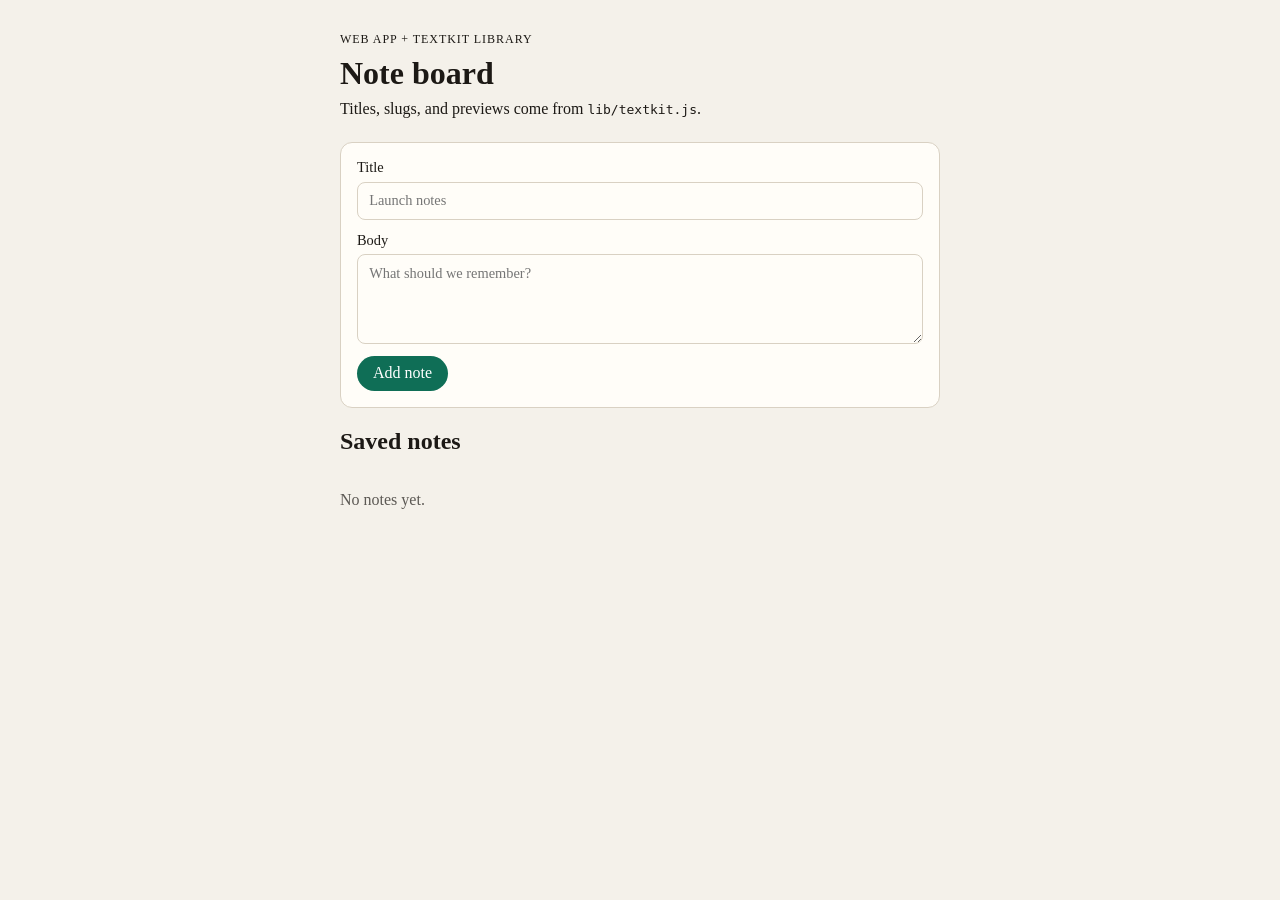
==== web/index.html @ f7826e2f "feat: add note board web app and textkit utility library Implement a static note board web applicati" ====
<!DOCTYPE html>
<html lang="en">
  <head>
    <meta charset="utf-8" />
    <meta name="viewport" content="width=device-width, initial-scale=1" />
    <title>Note board</title>
    <link rel="stylesheet" href="./styles.css" />
  </head>
  <body>
    <main class="page">
      <header>
        <p class="eyebrow">Web app + textkit library</p>
        <h1>Note board</h1>
        <p class="lede">
          Titles, slugs, and previews come from <code>lib/textkit.js</code>.
        </p>
      </header>

      <form id="note-form">
        <label>
          Title
          <input id="title" name="title" required maxlength="80" placeholder="Launch notes" />
        </label>
        <label>
          Body
          <textarea id="body" name="body" required maxlength="500" rows="4" placeholder="What should we remember?"></textarea>
        </label>
        <button type="submit">Add note</button>
      </form>

      <section aria-live="polite">
        <h2>Saved notes</h2>
        <ul id="notes"></ul>
        <p id="empty" class="empty">No notes yet.</p>
      </section>
    </main>
    <script type="module" src="./app.js"></script>
  </body>
</html>
---- web/styles.css ----
:root {
  color-scheme: light dark;
  --bg: #f4f1ea;
  --ink: #1c1915;
  --card: #fffdf8;
  --line: #d9d1c3;
  --accent: #0f6e56;
  font-family: "Iowan Old Style", Palatino, Georgia, serif;
}

@media (prefers-color-scheme: dark) {
  :root {
    --bg: #161412;
    --ink: #f3eee6;
    --card: #221f1b;
    --line: #3a342c;
    --accent: #7dcea0;
  }
}

* { box-sizing: border-box; }

body {
  margin: 0;
  background: var(--bg);
  color: var(--ink);
}

.page {
  max-width: 40rem;
  margin: 0 auto;
  padding: 2rem 1.25rem 4rem;
}

.eyebrow {
  letter-spacing: 0.08em;
  text-transform: uppercase;
  font-size: 0.75rem;
  margin: 0 0 0.5rem;
}

h1 { margin: 0 0 0.5rem; font-weight: 600; }
.lede { margin: 0 0 1.5rem; }

form, li {
  background: var(--card);
  border: 1px solid var(--line);
  border-radius: 12px;
}

form {
  display: grid;
  gap: 0.75rem;
  padding: 1rem;
}

label { display: grid; gap: 0.35rem; font-size: 0.9rem; }

input, textarea, button {
  font: inherit;
  color: inherit;
}

input, textarea {
  width: 100%;
  border: 1px solid var(--line);
  border-radius: 8px;
  padding: 0.6rem 0.7rem;
  background: transparent;
}

button {
  justify-self: start;
  background: var(--accent);
  color: #fff;
  border: 0;
  border-radius: 999px;
  padding: 0.55rem 1rem;
  cursor: pointer;
}

ul { list-style: none; padding: 0; margin: 0; display: grid; gap: 0.75rem; }

li { padding: 0.9rem 1rem; }
li h3 { margin: 0 0 0.25rem; }
.slug { margin: 0 0 0.4rem; font-family: ui-monospace, monospace; font-size: 0.85rem; opacity: 0.75; }
li p { margin: 0; }

.empty { opacity: 0.7; }

@media (max-width: 480px) {
  .page { padding: 1.25rem 0.9rem 3rem; }
  button { width: 100%; }
}
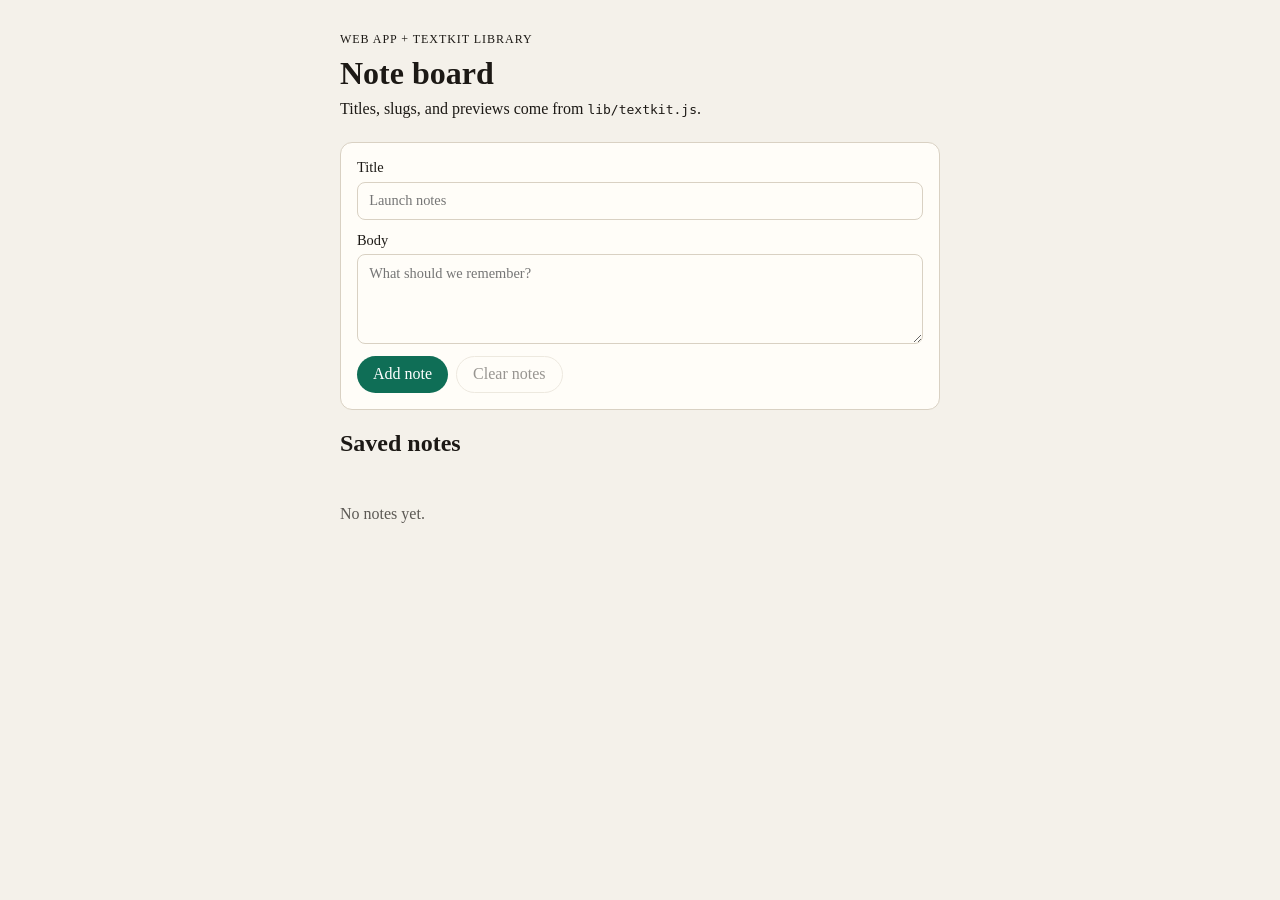
==== commit 4ffc4893: "feat: add resource actions with comprehensive error collection Implement fabricate, delete, and clea" ====
--- a/web/index.html
+++ b/web/index.html
@@ -25,11 +25,15 @@
           Body
           <textarea id="body" name="body" required maxlength="500" rows="4" placeholder="What should we remember?"></textarea>
         </label>
-        <button type="submit">Add note</button>
+        <div class="actions">
+          <button type="submit">Add note</button>
+          <button type="button" id="clear-notes" class="ghost">Clear notes</button>
+        </div>
       </form>
 
       <section aria-live="polite">
         <h2>Saved notes</h2>
+        <ul id="errors" class="errors" hidden></ul>
         <ul id="notes"></ul>
         <p id="empty" class="empty">No notes yet.</p>
       </section>
--- a/web/styles.css
+++ b/web/styles.css
@@ -69,6 +69,8 @@
   background: transparent;
 }
 
+.actions { display: flex; flex-wrap: wrap; gap: 0.5rem; }
+
 button {
   justify-self: start;
   background: var(--accent);
@@ -77,6 +79,23 @@
   border-radius: 999px;
   padding: 0.55rem 1rem;
   cursor: pointer;
+}
+
+button.ghost {
+  background: transparent;
+  color: var(--ink);
+  border: 1px solid var(--line);
+}
+
+button:disabled { opacity: 0.45; cursor: not-allowed; }
+
+.errors {
+  margin: 0 0 0.75rem;
+  color: #8a2b2b;
+}
+
+@media (prefers-color-scheme: dark) {
+  .errors { color: #f0b4b4; }
 }
 
 ul { list-style: none; padding: 0; margin: 0; display: grid; gap: 0.75rem; }
@@ -88,6 +107,18 @@
 
 .empty { opacity: 0.7; }
 
+.error-code {
+  margin: 0;
+  font-family: ui-monospace, monospace;
+  font-size: 0.85rem;
+  letter-spacing: 0.04em;
+  color: var(--accent);
+}
+
+.home-link {
+  color: var(--accent);
+}
+
 @media (max-width: 480px) {
   .page { padding: 1.25rem 0.9rem 3rem; }
   button { width: 100%; }
